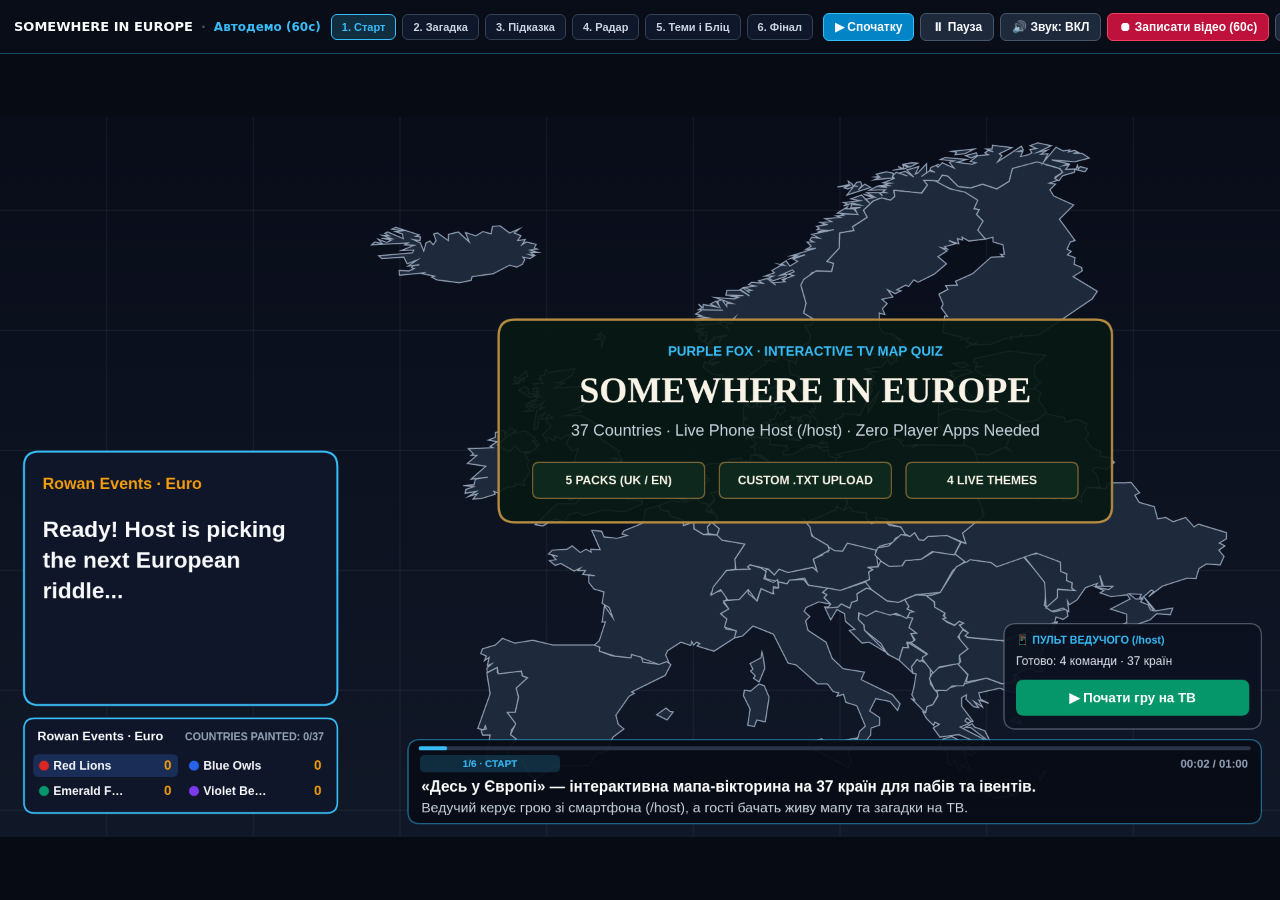
==== public/demo.html @ 3c640ce6 "Add 60s scripted auto-demo with Full HD video recorder on /demo" ====
<!DOCTYPE html>
<html lang="uk">
<head>
<meta charset="UTF-8">
<meta
name="viewport"
content="width=device-width, initial-scale=1.0"
>
<title>Somewhere in Europe — Автодемо (60с)</title>
<style>
* {
box-sizing: border-box;
margin: 0;
padding: 0;
}

html,
body {
width: 100%;
height: 100%;
overflow: hidden;
background: #060b14;
font-family:
system-ui, -apple-system, sans-serif;
color: #f8fafc;
user-select: none;
}

#demo-topbar {
position: fixed;
top: 0;
left: 0;
right: 0;
height: 54px;
background: rgba(9, 14, 24, 0.96);
border-bottom: 1px solid
rgba(56, 189, 248, 0.35);
display: flex;
align-items: center;
justify-content: space-between;
padding: 0 14px;
gap: 10px;
z-index: 40;
overflow-x: auto;
}

.demo-brand {
display: flex;
align-items: center;
gap: 8px;
font-weight: 800;
font-size: 13px;
color: #f8fafc;
white-space: nowrap;
flex-shrink: 0;
}

.demo-brand-sep {
color: #475569;
}

.demo-brand-sub {
color: #38bdf8;
font-weight: 600;
font-size: 12px;
}

.demo-steps,
.demo-controls {
display: flex;
align-items: center;
gap: 6px;
flex-wrap: nowrap;
flex-shrink: 0;
}

.demo-step-btn {
background: #0f172a;
color: #cbd5e1;
border: 1px solid #334155;
border-radius: 6px;
padding: 6px 10px;
font-size: 11px;
font-weight: 700;
cursor: pointer;
white-space: nowrap;
flex-shrink: 0;
transition:
background 0.16s ease,
border-color 0.16s ease,
color 0.16s ease;
}

.demo-step-btn:hover {
background: #1e293b;
color: #f8fafc;
border-color: #64748b;
}

.demo-step-btn.active {
background: rgba(56, 189, 248, 0.18);
color: #38bdf8;
border-color: #38bdf8;
}

.demo-btn {
background: #1e293b;
color: #f8fafc;
border: 1px solid #475569;
border-radius: 6px;
padding: 6px 11px;
font-size: 12px;
font-weight: 700;
cursor: pointer;
white-space: nowrap;
flex-shrink: 0;
font-variant-numeric: tabular-nums;
transition:
background 0.16s ease,
border-color 0.16s ease;
}

.demo-btn:hover {
background: #334155;
border-color: #94a3b8;
}

.demo-btn.primary {
background: #0284c7;
color: #f8fafc;
border-color: #38bdf8;
}

.demo-btn.primary:hover {
background: #0369a1;
}

.demo-btn.record {
background: #be123c;
color: #ffffff;
border-color: #f43f5e;
}

.demo-btn.record:hover {
background: #9f1239;
}

.demo-btn.record.recording {
background: #dc2626;
border-color: #fda4af;
box-shadow:
0 0 14px rgba(244, 63, 94, 0.72);
}

#game-canvas {
position: fixed;
top: 54px;
left: 0;
width: 100vw;
height: calc(100vh - 54px);
object-fit: contain;
display: block;
background: #060b14;
}

body.fullscreen-mode #demo-topbar {
background: rgba(9, 14, 24, 0.78);
}
</style>
</head>
<body>
<div id="demo-topbar">
<div class="demo-brand">
<span>SOMEWHERE IN EUROPE</span>
<span class="demo-brand-sep">·</span>
<span class="demo-brand-sub">
Автодемо (60с)
</span>
</div>

<div class="demo-steps">
<button
type="button"
class="demo-step-btn active"
data-jump="0"
>1. Старт</button>
<button
type="button"
class="demo-step-btn"
data-jump="6.5"
>2. Загадка</button>
<button
type="button"
class="demo-step-btn"
data-jump="17.5"
>3. Підказка</button>
<button
type="button"
class="demo-step-btn"
data-jump="28.5"
>4. Радар</button>
<button
type="button"
class="demo-step-btn"
data-jump="40.5"
>5. Теми і Бліц</button>
<button
type="button"
class="demo-step-btn"
data-jump="50.5"
>6. Фінал</button>
</div>

<div class="demo-controls">
<button
id="demo-restart-btn"
type="button"
class="demo-btn primary"
>▶ Спочатку</button>
<button
id="demo-pause-btn"
type="button"
class="demo-btn"
>⏸ Пауза</button>
<button
id="demo-sound-btn"
type="button"
class="demo-btn"
>🔊 Звук: ВКЛ</button>
<button
id="demo-record-btn"
type="button"
class="demo-btn record"
>⏺ Записати відео (60с)</button>
<button
id="demo-fs-btn"
type="button"
class="demo-btn"
>⛶ Екран</button>
</div>
</div>

<canvas
id="game-canvas"
width="1920"
height="1080"
></canvas>

<script src="europe-map.js"></script>
<script src="i18n-client.js"></script>
<script src="renderer.js"></script>
<script src="demo.js"></script>
</body>
</html>
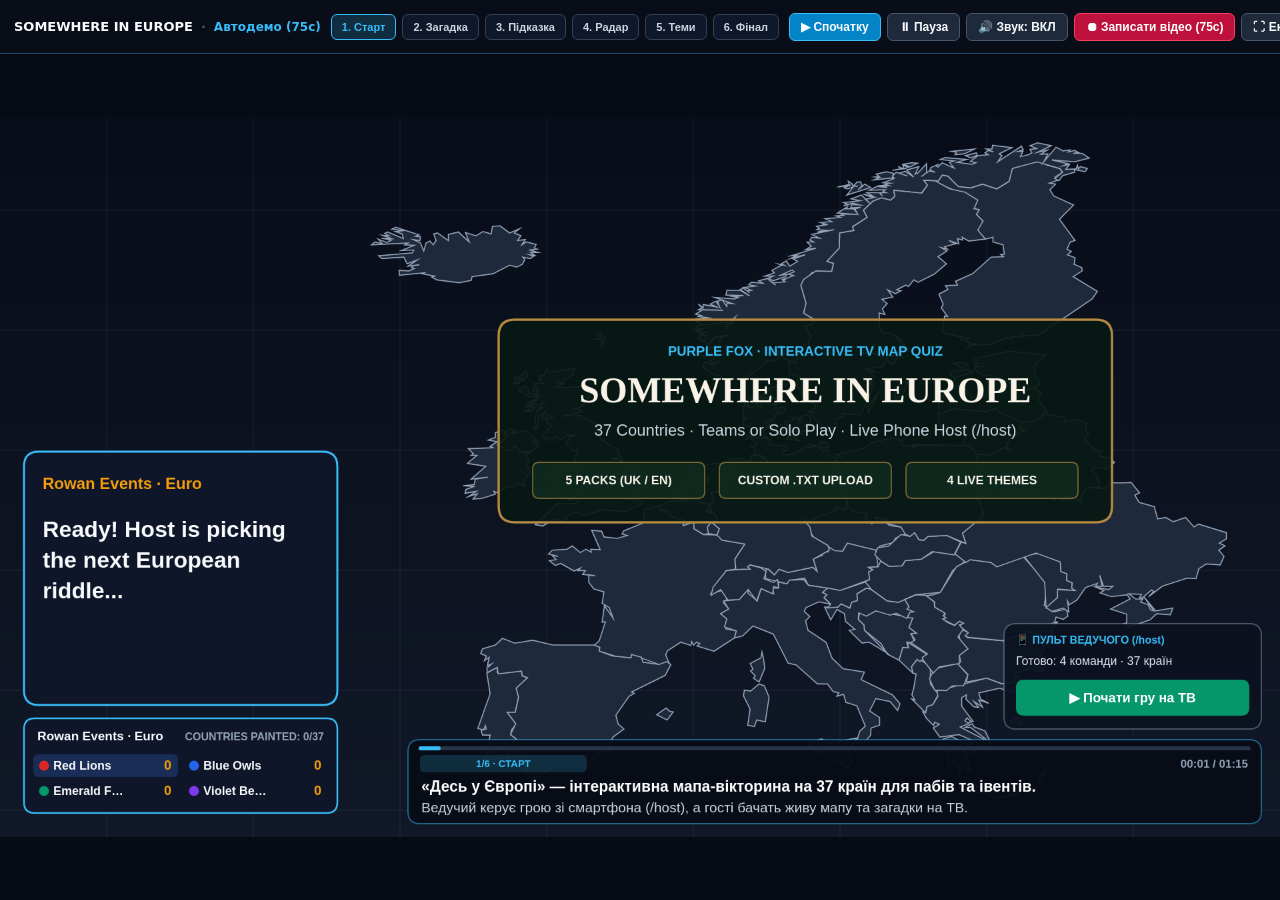
==== commit 28b410b4: "Slow demo to 75s, separate themes block, remove blitz, refine wording" ====
--- a/public/demo.html
+++ b/public/demo.html
@@ -6,7 +6,7 @@
 name="viewport"
 content="width=device-width, initial-scale=1.0"
 >
-<title>Somewhere in Europe — Автодемо (60с)</title>
+<title>Somewhere in Europe — Автодемо (75с)</title>
 <style>
 * {
 box-sizing: border-box;
@@ -174,7 +174,7 @@
 <span>SOMEWHERE IN EUROPE</span>
 <span class="demo-brand-sep">·</span>
 <span class="demo-brand-sub">
-Автодемо (60с)
+Автодемо (75с)
 </span>
 </div>
 
@@ -187,27 +187,27 @@
 <button
 type="button"
 class="demo-step-btn"
-data-jump="6.5"
+data-jump="8.5"
 >2. Загадка</button>
 <button
 type="button"
 class="demo-step-btn"
-data-jump="17.5"
+data-jump="22.5"
 >3. Підказка</button>
 <button
 type="button"
 class="demo-step-btn"
-data-jump="28.5"
+data-jump="36.5"
 >4. Радар</button>
 <button
 type="button"
 class="demo-step-btn"
-data-jump="40.5"
->5. Теми і Бліц</button>
-<button
-type="button"
-class="demo-step-btn"
-data-jump="50.5"
+data-jump="51.5"
+>5. Теми</button>
+<button
+type="button"
+class="demo-step-btn"
+data-jump="64.5"
 >6. Фінал</button>
 </div>
 
@@ -231,7 +231,7 @@
 id="demo-record-btn"
 type="button"
 class="demo-btn record"
->⏺ Записати відео (60с)</button>
+>⏺ Записати відео (75с)</button>
 <button
 id="demo-fs-btn"
 type="button"
